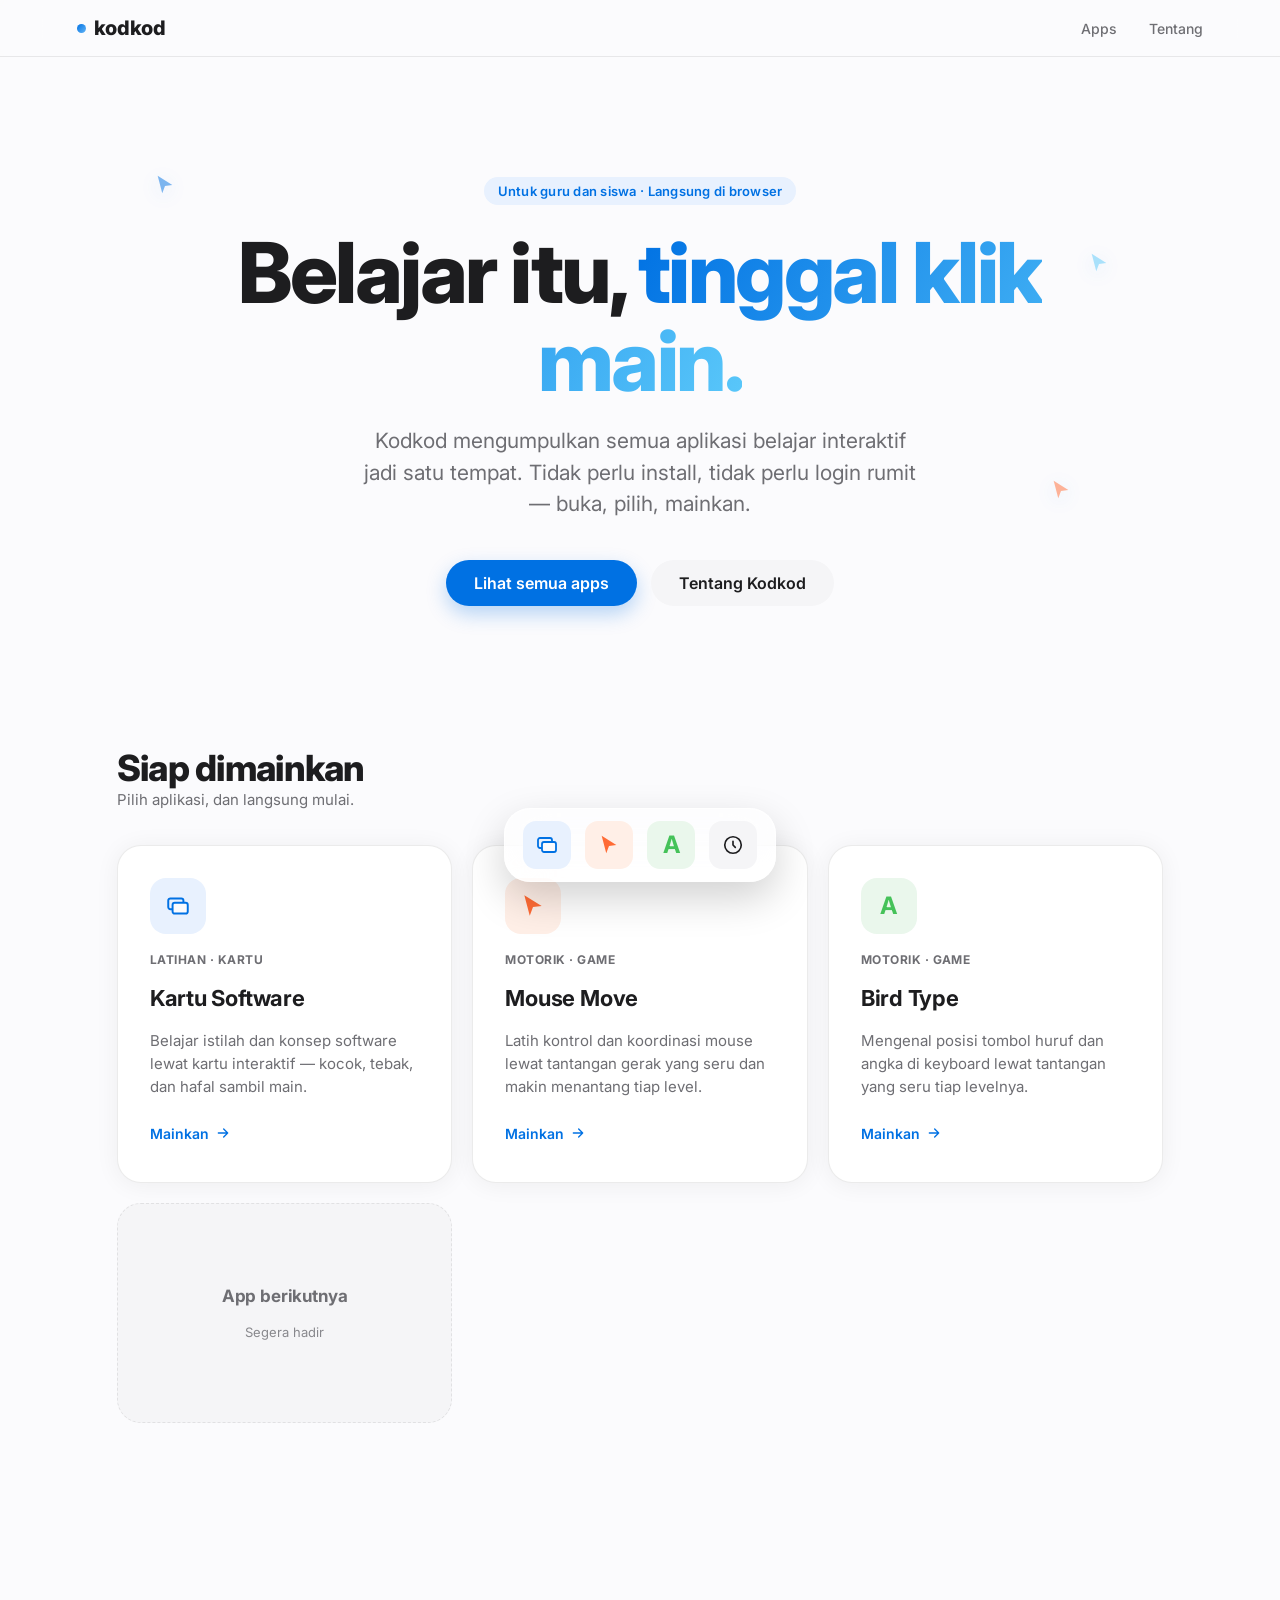
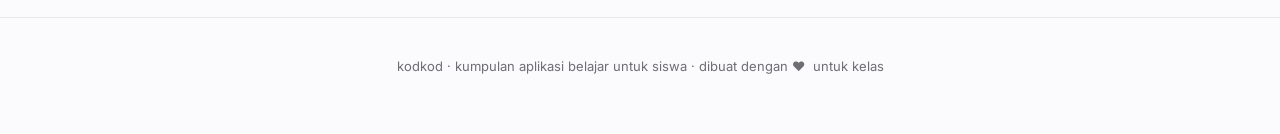
==== index.html @ e6c2a626 "Rename kodkod-repo/kodkod-repo/index.html to index.html" ====
<!DOCTYPE html>
<html lang="id">
<head>
<meta charset="UTF-8">
<meta name="viewport" content="width=device-width, initial-scale=1.0">
<title>kodkod — apps siap dimainkan</title>
<link rel="preconnect" href="https://fonts.googleapis.com">
<link href="https://fonts.googleapis.com/css2?family=Inter:wght@400;500;600;700;800;900&display=swap" rel="stylesheet">
<style>
  :root{
    --bg: #FBFBFD;
    --bg-alt: #F5F5F7;
    --ink: #1D1D1F;
    --ink-soft: #6E6E73;
    --accent: #0071E3;
    --accent-soft: #E8F1FE;
    --coral: #FF6B35;
    --coral-soft: #FFEFE7;
    --card: #FFFFFF;
    --border: rgba(0,0,0,0.08);
    --shadow: 0 2px 24px rgba(0,0,0,0.06);
    --shadow-lg: 0 20px 60px rgba(0,0,0,0.12);
    --font: -apple-system, BlinkMacSystemFont, "SF Pro Display", "SF Pro Text", Inter, "Segoe UI", sans-serif;
  }

  *{ margin:0; padding:0; box-sizing:border-box; }

  html{ scroll-behavior: smooth; }

  body{
    font-family: var(--font);
    background: var(--bg);
    color: var(--ink);
    -webkit-font-smoothing: antialiased;
    overflow-x: hidden;
  }

  a{ text-decoration:none; color:inherit; }
  button{ font-family: inherit; border:none; background:none; cursor:pointer; }

  /* ===== NAV ===== */
  nav{
    position: sticky;
    top: 0;
    z-index: 100;
    display:flex;
    align-items:center;
    justify-content:space-between;
    padding: 16px 6vw;
    background: rgba(251,251,253,0.72);
    backdrop-filter: saturate(180%) blur(20px);
    -webkit-backdrop-filter: saturate(180%) blur(20px);
    border-bottom: 1px solid var(--border);
  }

  .logo{
    font-size: 20px;
    font-weight: 800;
    letter-spacing: -0.02em;
    display:flex;
    align-items:center;
    gap:8px;
  }
  .logo-dot{
    width:9px; height:9px; border-radius:50%;
    background: linear-gradient(135deg, var(--accent), #64B5F6);
    display:inline-block;
  }

  .nav-links{
    display:flex;
    gap: 32px;
    font-size: 14px;
    font-weight: 500;
    color: var(--ink-soft);
  }
  .nav-links a:hover{ color: var(--ink); }

  /* ===== HERO ===== */
  .hero{
    position: relative;
    padding: 120px 6vw 100px;
    text-align:center;
    overflow: hidden;
  }

  .eyebrow{
    display:inline-block;
    font-size: 13px;
    font-weight: 600;
    letter-spacing: 0.02em;
    color: var(--accent);
    background: var(--accent-soft);
    padding: 6px 14px;
    border-radius: 100px;
    margin-bottom: 24px;
  }

  .hero h1{
    font-size: clamp(40px, 7vw, 84px);
    font-weight: 800;
    letter-spacing: -0.03em;
    line-height: 1.05;
    max-width: 900px;
    margin: 0 auto 20px;
  }
  .hero h1 .accent{
    background: linear-gradient(120deg, var(--accent), #5AC8FA);
    -webkit-background-clip: text;
    background-clip: text;
    color: transparent;
  }

  .hero p{
    font-size: clamp(17px, 2vw, 21px);
    color: var(--ink-soft);
    max-width: 560px;
    margin: 0 auto 40px;
    line-height: 1.5;
  }

  .hero-ctas{
    display:flex;
    gap:14px;
    justify-content:center;
    flex-wrap:wrap;
  }

  .btn{
    font-size: 16px;
    font-weight: 600;
    padding: 13px 28px;
    border-radius: 100px;
    transition: transform 0.2s ease, box-shadow 0.2s ease, background 0.2s ease;
    display:inline-block;
  }
  .btn-primary{
    background: var(--accent);
    color: white;
    box-shadow: 0 8px 20px rgba(0,113,227,0.28);
  }
  .btn-primary:hover{ transform: translateY(-2px); box-shadow: 0 12px 28px rgba(0,113,227,0.36); }
  .btn-secondary{
    background: var(--bg-alt);
    color: var(--ink);
  }
  .btn-secondary:hover{ background: #E8E8ED; transform: translateY(-2px); }

  /* floating cursor motif — nod to Mouse Move */
  .ghost-cursor{
    position:absolute;
    pointer-events:none;
    width: 22px; height: 22px;
    opacity: 0.5;
  }
  .ghost-cursor svg{ filter: drop-shadow(0 4px 10px rgba(0,113,227,0.35)); }
  .gc1{ top: 18%; left: 12%; animation: float1 7s ease-in-out infinite; }
  .gc2{ top: 65%; left: 82%; animation: float2 8.5s ease-in-out infinite; }
  .gc3{ top: 30%; left: 85%; animation: float1 6s ease-in-out infinite reverse; }

  @keyframes float1{
    0%,100%{ transform: translate(0,0) rotate(0deg); }
    50%{ transform: translate(24px,-30px) rotate(8deg); }
  }
  @keyframes float2{
    0%,100%{ transform: translate(0,0) rotate(0deg); }
    50%{ transform: translate(-30px,26px) rotate(-6deg); }
  }

  /* ===== APPS GRID ===== */
  .apps-section{
    padding: 40px 6vw 120px;
    max-width: 1200px;
    margin: 0 auto;
  }

  .section-head{
    display:flex;
    align-items:flex-end;
    justify-content:space-between;
    margin-bottom: 36px;
    flex-wrap:wrap;
    gap: 12px;
  }
  .section-head h2{
    font-size: clamp(26px, 3.2vw, 36px);
    font-weight: 800;
    letter-spacing: -0.02em;
  }
  .section-head p{
    color: var(--ink-soft);
    font-size: 15px;
  }

  .grid{
    display:grid;
    grid-template-columns: repeat(auto-fit, minmax(280px, 1fr));
    gap: 20px;
  }

  .card{
    background: var(--card);
    border: 1px solid var(--border);
    border-radius: 24px;
    padding: 32px;
    box-shadow: var(--shadow);
    transition: transform 0.35s cubic-bezier(0.2,0.8,0.2,1), box-shadow 0.35s ease;
    display:flex;
    flex-direction:column;
    gap: 18px;
  }
  .card:hover{
    transform: translateY(-6px);
    box-shadow: var(--shadow-lg);
  }

  .card-icon{
	width: 56px; height: 56px;
    border-radius: 16px;
    display:flex; align-items:center; justify-content:center;
  }
  .icon-blue{ background: var(--accent-soft); }
  .icon-coral{ background: var(--coral-soft); }
  .icon-bird{ background: #EAF7EC; }



  .card-tag{
    font-size: 12px;
    font-weight: 700;
    letter-spacing: 0.04em;
    text-transform: uppercase;
    color: var(--ink-soft);
  }
  
  .card h2{
    color: #45c259;
  }

  .card h3{
    font-size: 22px;
    font-weight: 700; 
    letter-spacing: -0.01em;
  }
  .card p.desc{
    color: var(--ink-soft);
    font-size: 15px;
    line-height: 1.55;
    flex-grow: 1;
  }

  .card-play{
    align-self: flex-start;
    font-size: 14px;
    font-weight: 600;
    color: var(--accent);
    display:flex;
    align-items:center;
    gap: 6px;
    padding: 8px 0;
  }
  .card-play svg{ transition: transform 0.2s ease; }
  .card:hover .card-play svg{ transform: translateX(4px); }

  .card.soon{
    border: 1.5px dashed var(--border);
    box-shadow: none;
    background: var(--bg-alt);
    justify-content: center;
    align-items: center;
    text-align: center;
    min-height: 220px;
  }
  .card.soon:hover{ transform: none; }
  .card.soon h3{ color: var(--ink-soft); font-size: 17px; }
  .card.soon p{ font-size: 13px; color: var(--ink-soft); opacity: 0.8; }

  /* ===== DOCK (signature element) ===== */
  .dock-wrap{
    position: sticky;
    bottom: 18px;
    display:flex;
    justify-content:center;
    z-index: 90;
    pointer-events: none;
  }
  .dock{
    pointer-events: all;
    display:flex;
    align-items: flex-end;
    gap: 14px;
    padding: 12px 18px;
    background: rgba(255,255,255,0.6);
    backdrop-filter: saturate(180%) blur(24px);
    -webkit-backdrop-filter: saturate(180%) blur(24px);
    border: 1px solid rgba(255,255,255,0.6);
    border-radius: 26px;
    box-shadow: 0 16px 40px rgba(0,0,0,0.18);
  }
  .dock-icon{
    width: 48px; height: 48px;
    border-radius: 13px;
    display:flex; align-items:center; justify-content:center;
    transition: transform 0.15s ease-out;
    transform-origin: bottom center;
    position: relative;
  }
  .dock-icon .tooltip{
    position:absolute;
    bottom: 62px;
    left: 50%;
    transform: translateX(-50%);
    background: var(--ink);
    color: white;
    font-size: 12px;
    font-weight: 600;
    padding: 5px 10px;
    border-radius: 8px;
    white-space: nowrap;
    opacity: 0;
    transition: opacity 0.15s ease;
    pointer-events: none;
  }
  .dock-icon:hover .tooltip{ opacity: 1; }

  /* ===== FOOTER ===== */
  footer{
    padding: 40px 6vw 60px;
    text-align:center;
    color: var(--ink-soft);
    font-size: 13px;
    border-top: 1px solid var(--border);
  }

  @media (prefers-reduced-motion: reduce){
    *{ animation: none !important; transition: none !important; scroll-behavior: auto !important; }
  }

  @media (max-width: 640px){
    .nav-links{ display:none; }
    .hero{ padding: 90px 6vw 70px; }
    .dock{ gap: 10px; padding: 10px 14px; }
    .dock-icon{ width: 42px; height: 42px; }
  }

  :focus-visible{
    outline: 2px solid var(--accent);
    outline-offset: 3px;
  }
</style>
</head>
<body>

<nav>
  <div class="logo"><span class="logo-dot"></span>kodkod</div>
  <div class="nav-links">
    <a href="#apps">Apps</a>
    <a href="#tentang">Tentang</a>
  </div>
</nav>

<section class="hero">
  <div class="ghost-cursor gc1">
    <svg viewBox="0 0 24 24" fill="none"><path d="M4 2L20 12L12 13L9 21L4 2Z" fill="#0071E3"/></svg>
  </div>
  <div class="ghost-cursor gc2">
    <svg viewBox="0 0 24 24" fill="none"><path d="M4 2L20 12L12 13L9 21L4 2Z" fill="#FF6B35"/></svg>
  </div>
  <div class="ghost-cursor gc3">
    <svg viewBox="0 0 24 24" fill="none"><path d="M4 2L20 12L12 13L9 21L4 2Z" fill="#5AC8FA"/></svg>
  </div>

  <span class="eyebrow">Untuk guru dan siswa · Langsung di browser</span>
  <h1>Belajar itu, <span class="accent">tinggal klik main.</span></h1>
  <p>Kodkod mengumpulkan semua aplikasi belajar interaktif jadi satu tempat. Tidak perlu install, tidak perlu login rumit — buka, pilih, mainkan.</p>
  <div class="hero-ctas">
    <a href="#apps" class="btn btn-primary">Lihat semua apps</a>
    <a href="#tentang" class="btn btn-secondary">Tentang Kodkod</a>
  </div>
</section>

<section class="apps-section" id="apps">
  <div class="section-head">
    <div>
      <h2>Siap dimainkan</h2>
      <p>Pilih aplikasi, dan langsung mulai.</p>
    </div>
  </div>

  <div class="grid">

    <a class="card" href="#" data-app="kartu">
      <div class="card-icon icon-blue">
        <svg width="26" height="26" viewBox="0 0 24 24" fill="none">
          <rect x="3" y="5" width="14" height="10" rx="2" stroke="#0071E3" stroke-width="1.8"/>
          <rect x="7" y="9" width="14" height="10" rx="2" fill="#FBFBFD" stroke="#0071E3" stroke-width="1.8"/>
        </svg>
      </div>
      <span class="card-tag">Latihan &middot; Kartu</span>
      <h3>Kartu Software</h3>
      <p class="desc">Belajar istilah dan konsep software lewat kartu interaktif — kocok, tebak, dan hafal sambil main.</p>
      <span class="card-play">Mainkan
        <svg width="16" height="16" viewBox="0 0 24 24" fill="none"><path d="M5 12H19M19 12L13 6M19 12L13 18" stroke="currentColor" stroke-width="2" stroke-linecap="round" stroke-linejoin="round"/></svg>
      </span>
    </a>

    <a class="card" href="#" data-app="mouse">
      <div class="card-icon icon-coral">
        <svg width="26" height="26" viewBox="0 0 24 24" fill="none">
          <path d="M4 2L20 12L12 13L9 21L4 2Z" fill="#FF6B35"/>
        </svg>
      </div>
      <span class="card-tag">Motorik &middot; Game</span>
      <h3>Mouse Move</h3>
      <p class="desc">Latih kontrol dan koordinasi mouse lewat tantangan gerak yang seru dan makin menantang tiap level.</p>
      <span class="card-play">Mainkan
        <svg width="16" height="16" viewBox="0 0 24 24" fill="none"><path d="M5 12H19M19 12L13 6M19 12L13 18" stroke="currentColor" stroke-width="2" stroke-linecap="round" stroke-linejoin="round"/></svg>
      </span>
    </a>

    <a class="card" href="#" data-app="bird">
      <div class="card-icon icon-bird">
        <h2>A</h2>
        </svg>
      </div>
      <span class="card-tag">Motorik &middot; Game</span>
      <h3>Bird Type</h3>
      <p class="desc">Mengenal posisi tombol huruf dan angka di keyboard lewat tantangan yang seru tiap levelnya.</p>
      <span class="card-play">Mainkan
        <svg width="16" height="16" viewBox="0 0 24 24" fill="none"><path d="M5 12H19M19 12L13 6M19 12L13 18" stroke="currentColor" stroke-width="2" stroke-linecap="round" stroke-linejoin="round"/></svg>
      </span>
    </a>

    <div class="card soon">
      <h3>App berikutnya</h3>
      <p>Segera hadir</p>
    </div>

  </div>
</section>

<div class="dock-wrap">
  <div class="dock" id="dock">
    <a class="dock-icon" href="#" data-app="kartu" style="background:var(--accent-soft)">
      <span class="tooltip">Kartu Software</span>
      <svg width="24" height="24" viewBox="0 0 24 24" fill="none">
        <rect x="3" y="5" width="14" height="10" rx="2" stroke="#0071E3" stroke-width="1.8"/>
        <rect x="7" y="9" width="14" height="10" rx="2" fill="#FBFBFD" stroke="#0071E3" stroke-width="1.8"/>
      </svg>
    </a>
    <a class="dock-icon" href="#" data-app="mouse" style="background:var(--coral-soft)">
      <span class="tooltip">Mouse Move</span>
      <svg width="22" height="22" viewBox="0 0 24 24" fill="none"><path d="M4 2L20 12L12 13L9 21L4 2Z" fill="#FF6B35"/></svg>
    </a>
    <a class="dock-icon" href="#" data-app="kuis" style="background:#EAF7EC">
      <span class="tooltip">Bird Type</span>
        <h2 style="color:#45c259">A</h2>
      </svg>
    </a>
    <a class="dock-icon" href="#apps" style="background:var(--bg-alt)">
      <span class="tooltip">Semua apps</span>
      <svg width="22" height="22" viewBox="0 0 24 24" fill="none"><circle cx="12" cy="12" r="9" stroke="#1D1D1F" stroke-width="1.8"/><path d="M12 8V12L14.5 14.5" stroke="#1D1D1F" stroke-width="1.8" stroke-linecap="round"/></svg>
    </a>
  </div>
</div>

<footer id="tentang">
  <p>kodkod &middot; kumpulan aplikasi belajar untuk siswa &middot; dibuat dengan ❤ &nbsp;untuk kelas</p>
</footer>

<script>
  // Dock magnify-on-approach — nod to the Mouse Move app itself
  const dock = document.getElementById('dock');
  const icons = dock.querySelectorAll('.dock-icon');
  const prefersReduced = window.matchMedia('(prefers-reduced-motion: reduce)').matches;

  if (!prefersReduced) {
    document.addEventListener('mousemove', (e) => {
      icons.forEach(icon => {
        const rect = icon.getBoundingClientRect();
        const center = rect.left + rect.width / 2;
        const dist = Math.abs(e.clientX - center);
        const maxDist = 140;
        const scale = dist < maxDist ? 1 + (1 - dist / maxDist) * 0.55 : 1;
        icon.style.transform = `scale(${scale})`;
      });
    });
    dock.addEventListener('mouseleave', () => {
      icons.forEach(icon => icon.style.transform = 'scale(1)');
    });
  }

  // Placeholder routing — update these paths to match your actual app folders on GitHub Pages
  document.querySelectorAll('[data-app]').forEach(el => {
    el.addEventListener('click', (e) => {
      e.preventDefault();
      const app = el.getAttribute('data-app');
      const routes = {
        kartu: 'apps/kartu-software/index.html',
        mouse: 'apps/mouse-move/index.html',
        bird: 'apps/bird-type/index.html'
      };
      window.location.href = routes[app];
    });
  });
</script>

</body>
</html>
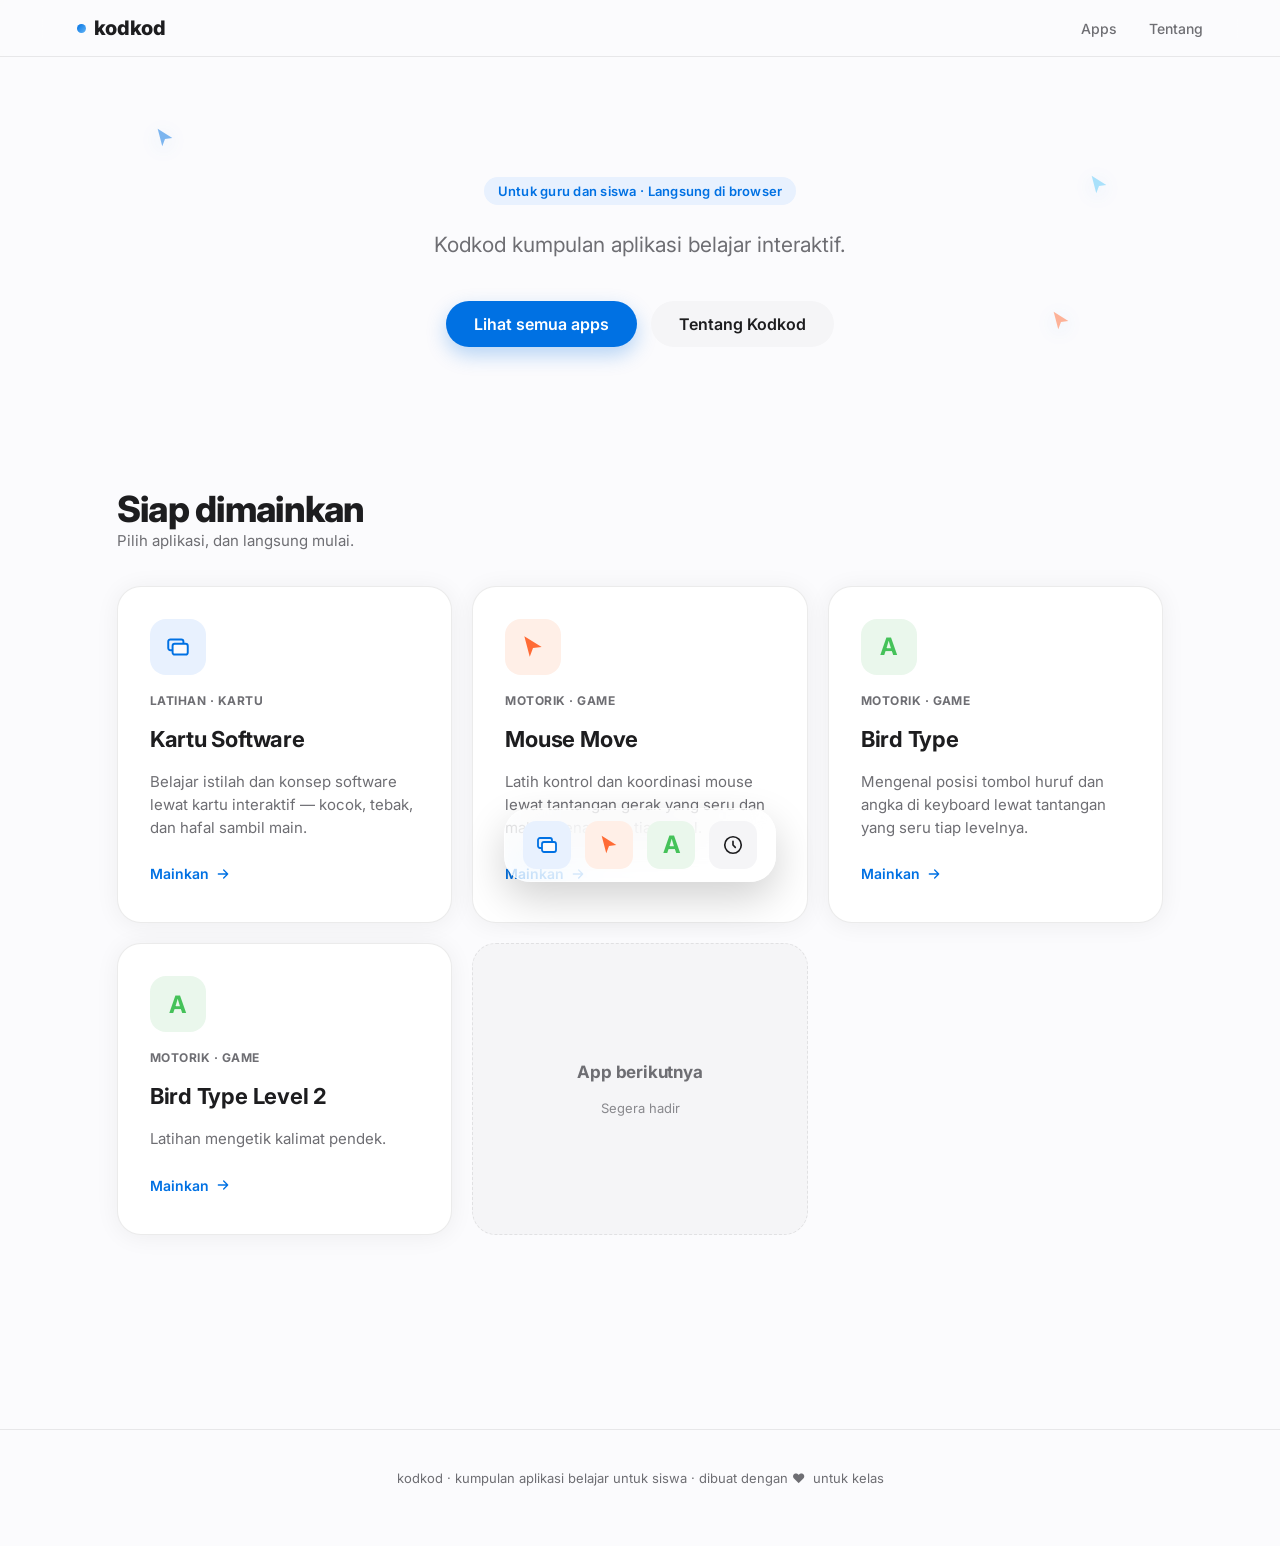
==== commit ef0adfed: "Update index.html" ====
--- a/index.html
+++ b/index.html
@@ -371,8 +371,7 @@
   </div>
 
   <span class="eyebrow">Untuk guru dan siswa · Langsung di browser</span>
-  <h1>Belajar itu, <span class="accent">tinggal klik main.</span></h1>
-  <p>Kodkod mengumpulkan semua aplikasi belajar interaktif jadi satu tempat. Tidak perlu install, tidak perlu login rumit — buka, pilih, mainkan.</p>
+  <p>Kodkod kumpulan aplikasi belajar interaktif.</p>
   <div class="hero-ctas">
     <a href="#apps" class="btn btn-primary">Lihat semua apps</a>
     <a href="#tentang" class="btn btn-secondary">Tentang Kodkod</a>
@@ -431,6 +430,19 @@
       </span>
     </a>
 
+	  <a class="card" href="#" data-app="bird">
+      <div class="card-icon icon-bird">
+        <h2>A</h2>
+        </svg>
+      </div>
+      <span class="card-tag">Motorik &middot; Game</span>
+      <h3>Bird Type Level 2</h3>
+      <p class="desc">Latihan mengetik kalimat pendek.</p>
+      <span class="card-play">Mainkan
+        <svg width="16" height="16" viewBox="0 0 24 24" fill="none"><path d="M5 12H19M19 12L13 6M19 12L13 18" stroke="currentColor" stroke-width="2" stroke-linecap="round" stroke-linejoin="round"/></svg>
+      </span>
+    </a>
+
     <div class="card soon">
       <h3>App berikutnya</h3>
       <p>Segera hadir</p>
@@ -452,7 +464,7 @@
       <span class="tooltip">Mouse Move</span>
       <svg width="22" height="22" viewBox="0 0 24 24" fill="none"><path d="M4 2L20 12L12 13L9 21L4 2Z" fill="#FF6B35"/></svg>
     </a>
-    <a class="dock-icon" href="#" data-app="kuis" style="background:#EAF7EC">
+    <a class="dock-icon" href="#" data-app="bird" style="background:#EAF7EC">
       <span class="tooltip">Bird Type</span>
         <h2 style="color:#45c259">A</h2>
       </svg>
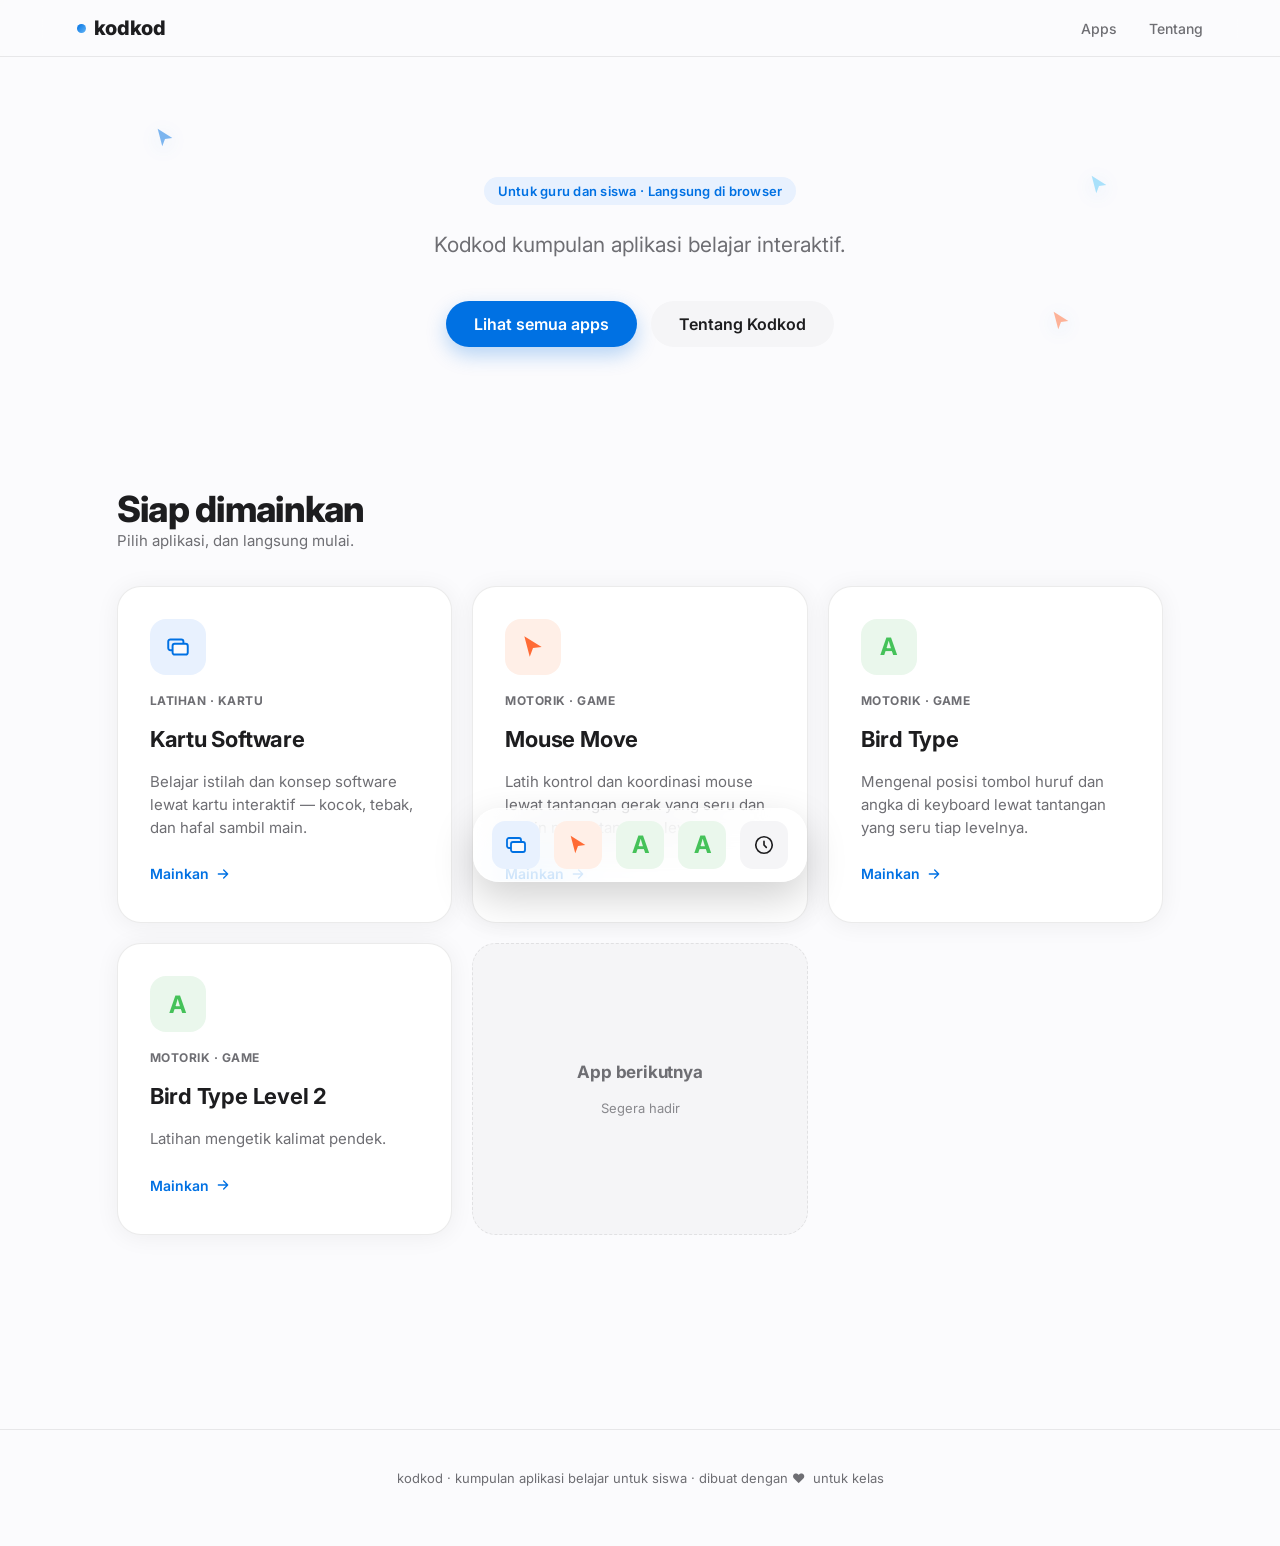
==== commit 13efe94b: "Update index.html" ====
--- a/index.html
+++ b/index.html
@@ -430,7 +430,7 @@
       </span>
     </a>
 
-	  <a class="card" href="#" data-app="bird">
+	  <a class="card" href="#" data-app="bird2">
       <div class="card-icon icon-bird">
         <h2>A</h2>
         </svg>
@@ -469,10 +469,16 @@
         <h2 style="color:#45c259">A</h2>
       </svg>
     </a>
+	   <a class="dock-icon" href="#" data-app="bird2" style="background:#EAF7EC">
+      <span class="tooltip">Bird Type L.2</span>
+        <h2 style="color:#45c259">A</h2>
+      </svg>
+    </a>
     <a class="dock-icon" href="#apps" style="background:var(--bg-alt)">
       <span class="tooltip">Semua apps</span>
       <svg width="22" height="22" viewBox="0 0 24 24" fill="none"><circle cx="12" cy="12" r="9" stroke="#1D1D1F" stroke-width="1.8"/><path d="M12 8V12L14.5 14.5" stroke="#1D1D1F" stroke-width="1.8" stroke-linecap="round"/></svg>
     </a>
+	  
   </div>
 </div>
 
@@ -511,6 +517,7 @@
         kartu: 'apps/kartu-software/index.html',
         mouse: 'apps/mouse-move/index.html',
         bird: 'apps/bird-type/index.html'
+		bird2: 'apps/bird-type-2/index.html'
       };
       window.location.href = routes[app];
     });
